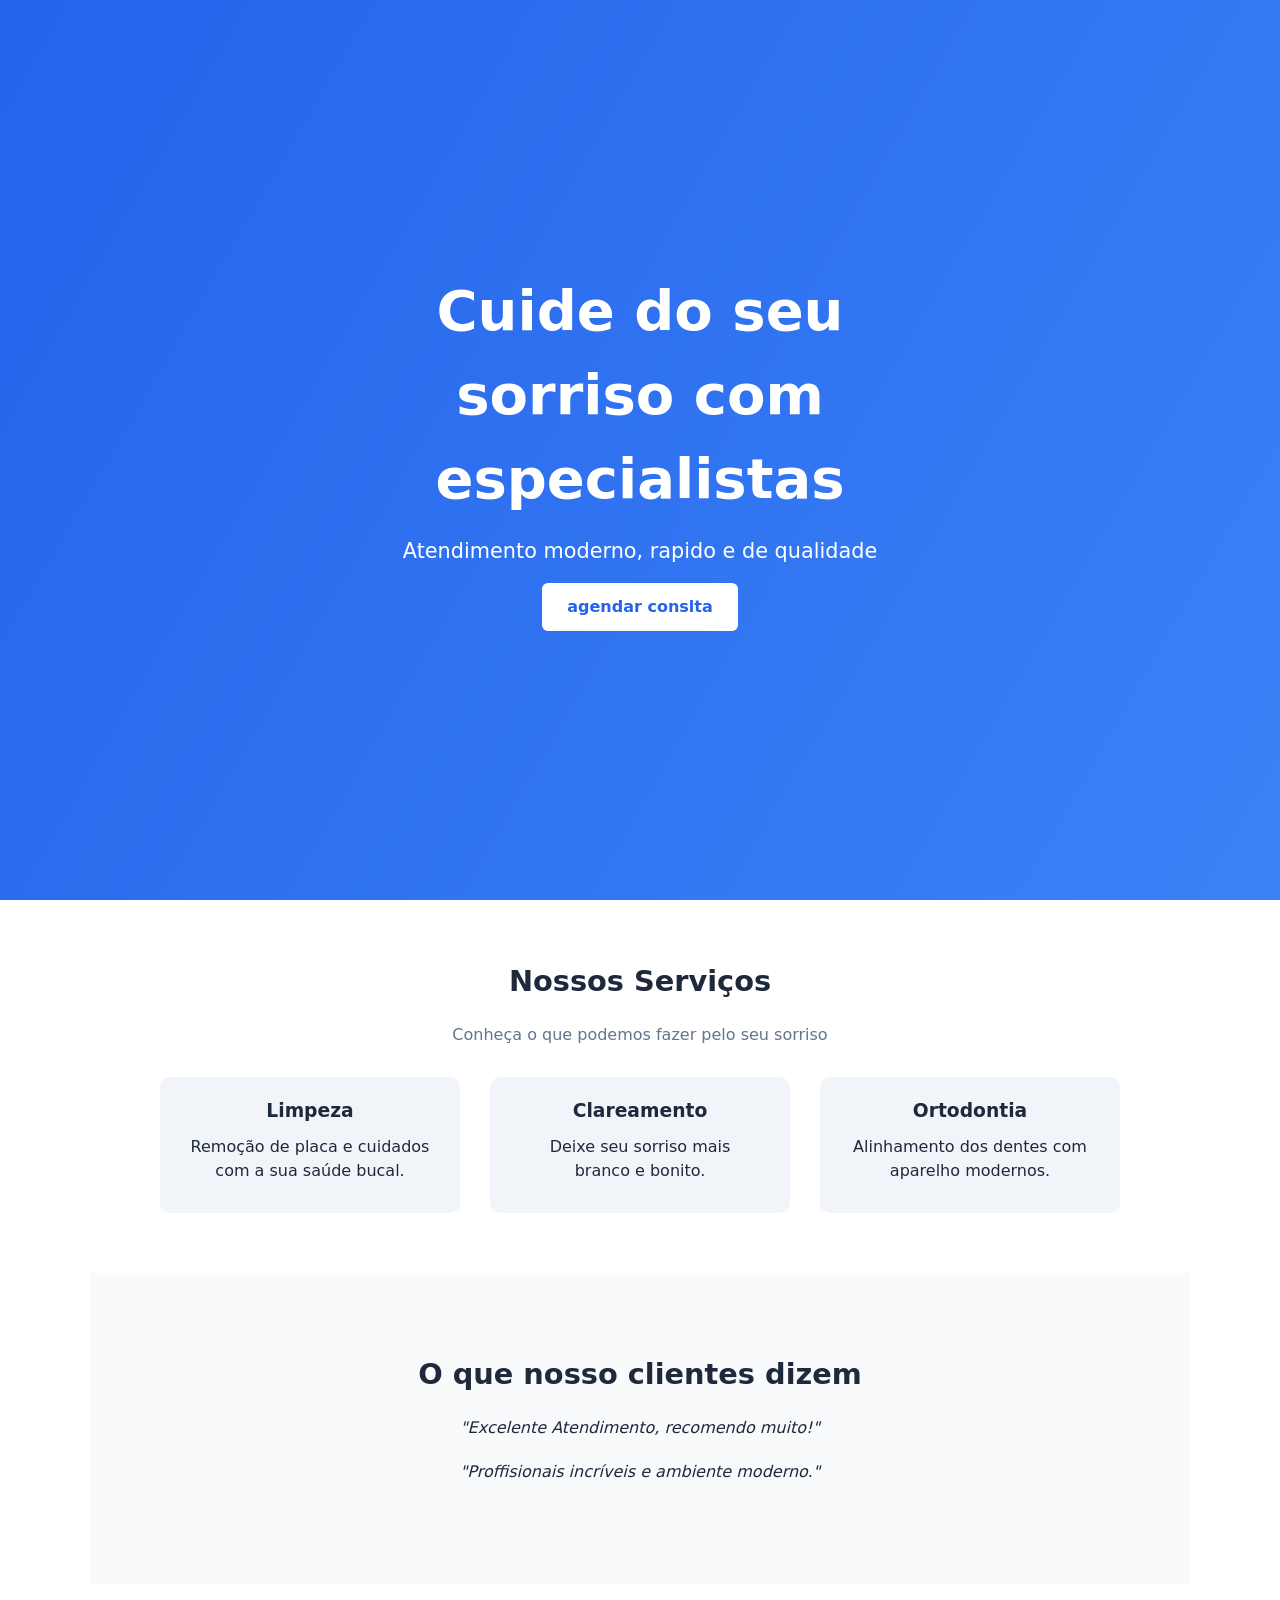
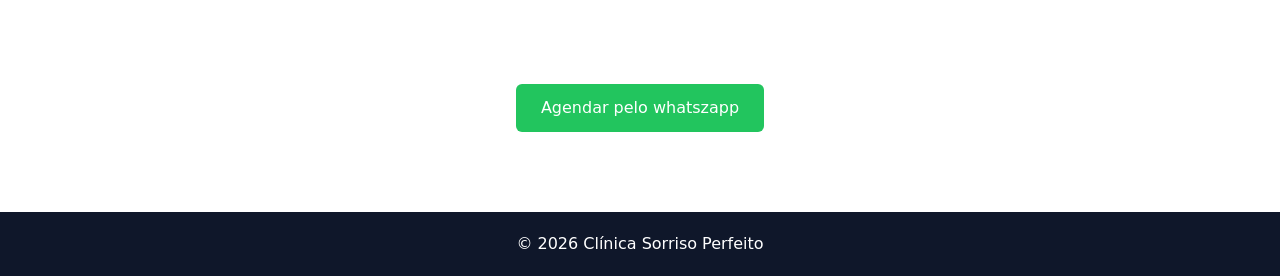
==== projeto002/index.html @ c005760f "projeto novo" ====
<!DOCTYPE html>
<html lang="pt-br">
<head>
    <meta charset="UTF-8">
    <meta name="viewport" content="width=device-width, initial-scale=1.0">
    <link rel="stylesheet" href="estilos/mobile.css">
    <link rel="stylesheet" href="estilos/desktop.css">
    <title></title>
</head>
<body>
    <header></header>
        
        <section class="hero">
            <h1>Cuide do seu sorriso com especialistas</h1>
            <p>Atendimento moderno, rapido e de qualidade </p>
            <a href="#">agendar conslta</a>
        </section>
        <section class="servicos">
            
            <h2>Nossos Serviços</h2>
              <p class="subtitulo">Conheça o que podemos fazer pelo seu sorriso</p>

             <div class="cards">

                 <div class="card">
                    <h3>Limpeza</h3>
                    <p>Remoção de placa e cuidados com a sua saúde bucal.</p>
                </div>

                 <div class="card">
                    <h3>Clareamento</h3> 
                     <p>Deixe seu sorriso mais branco e bonito.</p>
                 </div>

                 <div class="card">
                    <h3>Ortodontia</h3>
                    <p>Alinhamento dos dentes com aparelho modernos.</p>

                 </div>
             </div>                    
        </section>
        <section class="depoimentos">
            
            <h2>O que nosso clientes dizem</h2>
          
            <p class="depoimento">"Excelente Atendimento, recomendo muito!"</p>
            <p class="depoimento">"Proffisionais incríveis e ambiente moderno."</p>
        </section>
        <section class="contato"><a href="#">Agendar pelo whatszapp</a></section>
    

    <footer>© 2026 Clínica Sorriso Perfeito</footer>
</body>
</html>
---- projeto002/estilos/mobile.css ----
@charset "UTF-8";


* {
    padding: 0px;
    margin: 0px;
    box-sizing: border-box;
    font-family: system-ui, -apple-system, BlinkMacSystemFont, 'Segoe UI', Roboto, Oxygen, Ubuntu, Cantarell, 'Open Sans', 'Helvetica Neue', sans-serif;
}

body {
    line-height: 1.5;
    color: #1e293b;
}

.hero {
    min-height: 100vh;
    background: linear-gradient(120deg, #2563eb, #3b82f6);
    color: white;

    display: flex;
    flex-direction: column;
    justify-content: center;
    align-items: center;

    text-align: center;
    padding: 20px;
    gap: 15px;
}

.servicos h2,
.depoimentos h2,
.contato h2 {
     font-size: 1.8rem;
     margin-bottom: 20px;
}

section:not(.hero) {
    max-width: 1000px;
    margin: 0 auto;
}

section {
    padding-left: 20px;
    padding-right: 20px;
}

section h2 {
    font-weight: 600;
}

.subtitulo {
    color: #64748b;
    margin-bottom: 30px;
}

.hero h1 {
    font-size: 1.8rem;
    max-width: 600px;
}

.hero p {
    font-size: 1rem;
    max-width: 500px;
}

.hero a {
    background: white;
    color: #2563eb;
    padding: 12px 25px;
    border-radius: 6px ;
    text-decoration: none;
    font-weight: bold;
    transition: 0.3s;
}

.hero a:hover {
    background: #e2e8f0;
    
}

.servicos {
    padding: 60px 20px;
    text-align: center;
}

.card:hover {
    transform: translateY(-5px);
    box-shadow: 0 10px 25px rgba(0,0,0,0.1);
}

.cards {
    display: flex;
    flex-direction: column;
    gap: 20px ;
    margin-top:30px;
    
}

.card {
    background: #f1f5f9;
    padding: 20px;
    border-radius: 10px;
    transition: 0.3s;
    text-align: center;
}
.card p {
    padding: 10px;
}

.depoimentos {
    padding: 60px 20px;
    background: #f8fafc;
    text-align: center;
}

.depoimento {
    margin: 20px;
    font-style: italic;
}

.contato {
    padding: 60px 20px;
    text-align: center;
}

.contato a {
    display: inline-block;
    margin-top: 20px;
    background: #22c55e;
    color: white;
    padding: 12px 25px;
    border-radius: 6px;
    text-decoration: none;
}

footer {
    background: #0f172a;
    color: white;
    text-align: center;
    padding: 20px;
}
---- projeto002/estilos/desktop.css ----
@charset "UTF-8";

@media (min-width:768px) {
    .hero {
        padding: 40px;
    }
    .hero h1 {
        font-size: 3.5rem;
       
    }

    .hero p {
        font-size: 1.3rem;
    }

    section:not(.hero) {
        max-width: 1100px;
    }

    .cards {
        flex-flow: row wrap;
        justify-content: center;
        gap:30px;
        
    }

    .card {
        flex: 1 1 250px;
      max-width: 300px;
    }

    .depoimentos {
        padding: 80px;
    }

    .contato {
        padding: 80px;
    }
}
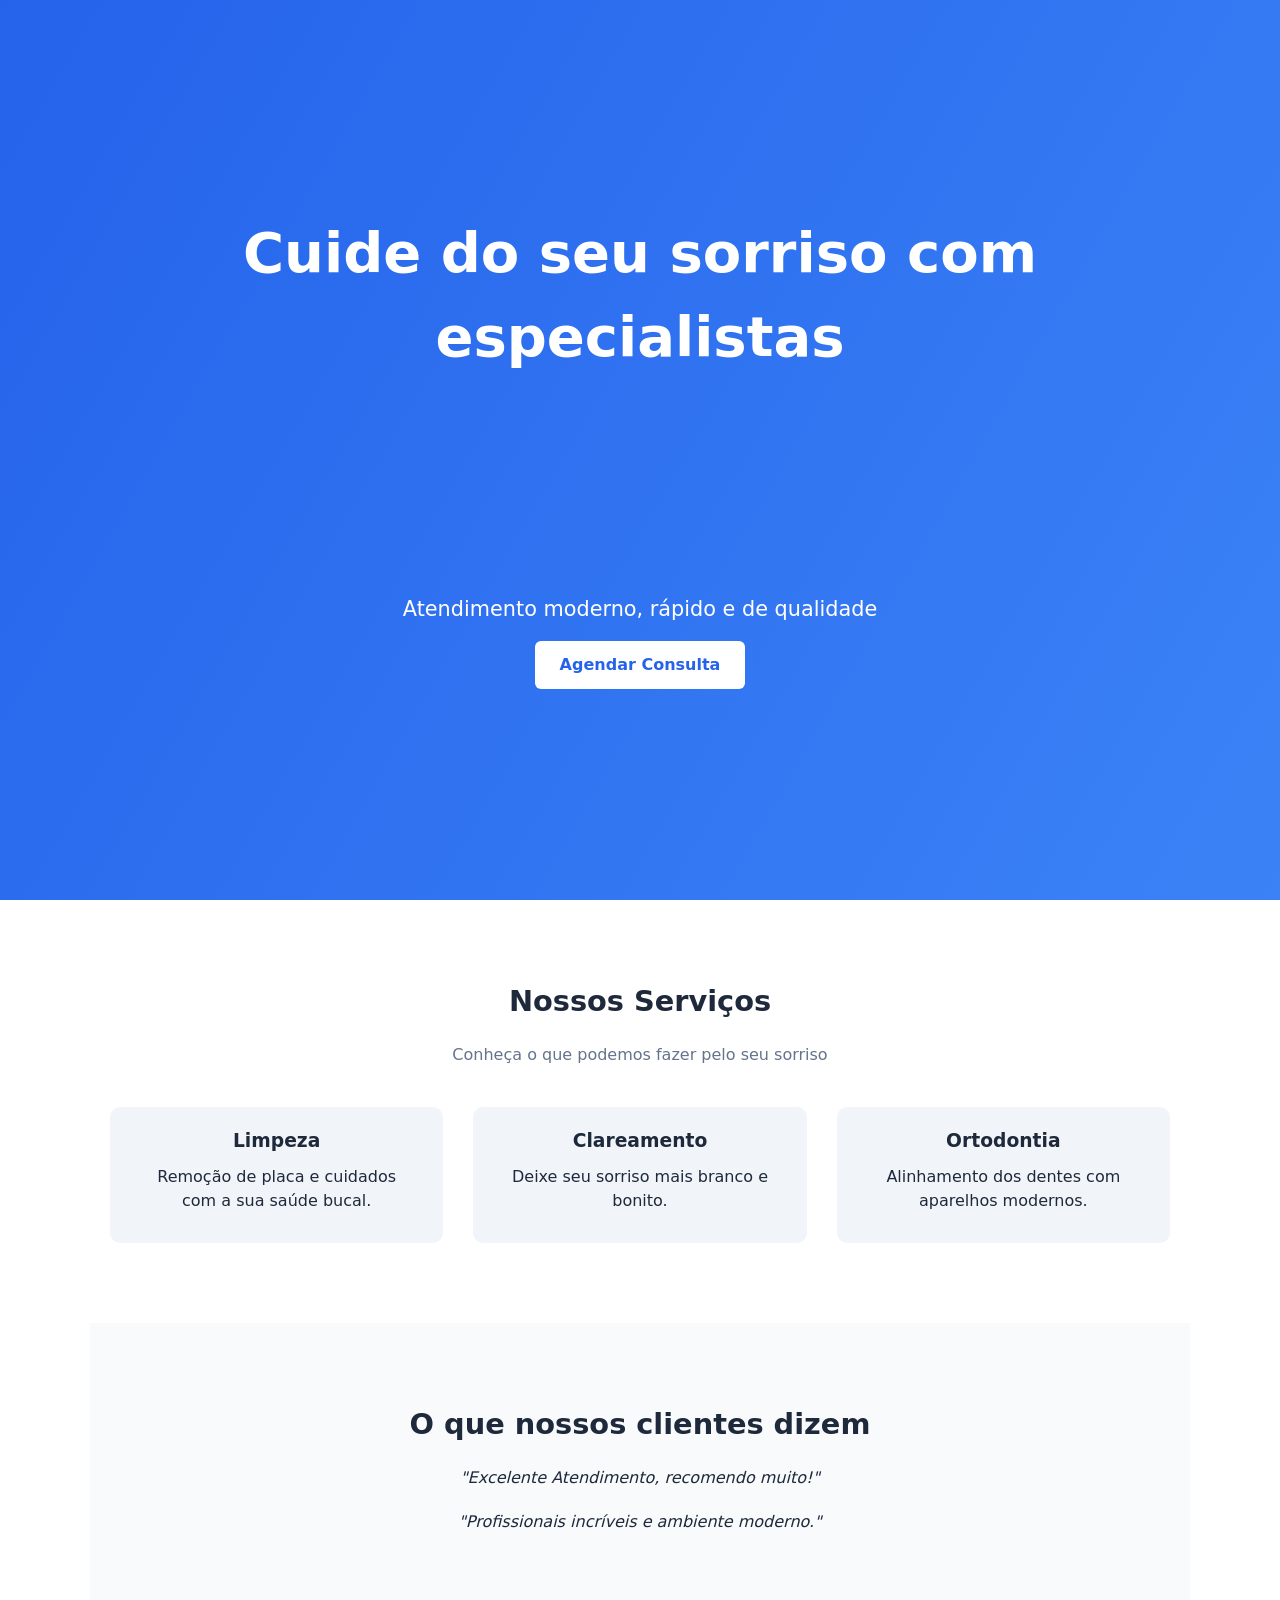
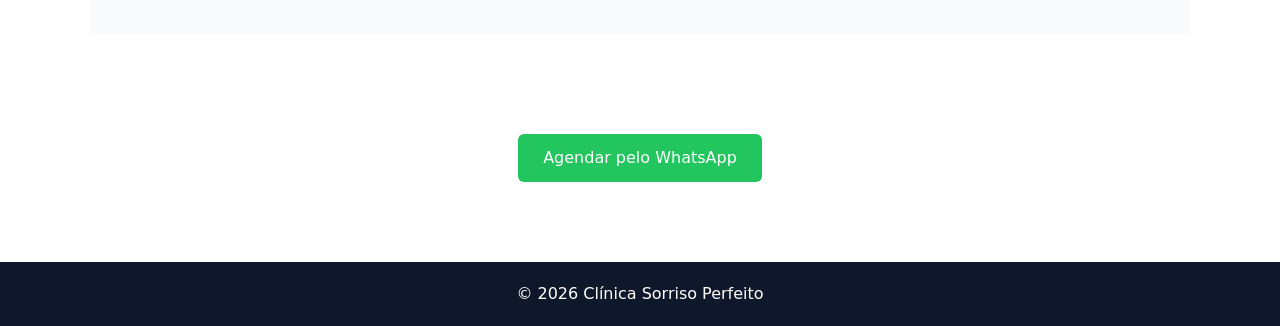
==== commit 25c3fb21: "bug fix" ====
--- a/projeto002/index.html
+++ b/projeto002/index.html
@@ -10,44 +10,40 @@
 <body>
     <header></header>
         
-        <section class="hero">
-            <h1>Cuide do seu sorriso com especialistas</h1>
-            <p>Atendimento moderno, rapido e de qualidade </p>
-            <a href="#">agendar conslta</a>
-        </section>
-        <section class="servicos">
+        <main>
+            <section class="hero">
+                <h1>Cuide do seu sorriso com especialistas</h1>
+                <p>Atendimento moderno, rápido e de qualidade </p>
+                <a href="#">Agendar Consulta</a>
+            </section>
+            <section class="servicos">
             
-            <h2>Nossos Serviços</h2>
-              <p class="subtitulo">Conheça o que podemos fazer pelo seu sorriso</p>
-
-             <div class="cards">
-
-                 <div class="card">
-                    <h3>Limpeza</h3>
-                    <p>Remoção de placa e cuidados com a sua saúde bucal.</p>
-                </div>
-
-                 <div class="card">
-                    <h3>Clareamento</h3> 
-                     <p>Deixe seu sorriso mais branco e bonito.</p>
+                <h2>Nossos Serviços</h2>
+                  <p class="subtitulo">Conheça o que podemos fazer pelo seu sorriso</p>
+                 <div class="cards">
+                     <div class="card">
+                        <h3>Limpeza</h3>
+                        <p>Remoção de placa e cuidados com a sua saúde bucal.</p>
+                    </div>
+                     <div class="card">
+                        <h3>Clareamento</h3>
+                         <p>Deixe seu sorriso mais branco e bonito.</p>
+                     </div>
+                     <div class="card">
+                        <h3>Ortodontia</h3>
+                        <p>Alinhamento dos dentes com aparelhos modernos.</p>
+                     </div>
                  </div>
-
-                 <div class="card">
-                    <h3>Ortodontia</h3>
-                    <p>Alinhamento dos dentes com aparelho modernos.</p>
-
-                 </div>
-             </div>                    
-        </section>
-        <section class="depoimentos">
+            </section>
+            <section class="depoimentos">
             
-            <h2>O que nosso clientes dizem</h2>
-          
-            <p class="depoimento">"Excelente Atendimento, recomendo muito!"</p>
-            <p class="depoimento">"Proffisionais incríveis e ambiente moderno."</p>
-        </section>
-        <section class="contato"><a href="#">Agendar pelo whatszapp</a></section>
-    
+                <h2>O que nossos clientes dizem</h2>
+            
+                <p class="depoimento">"Excelente Atendimento, recomendo muito!"</p>
+                <p class="depoimento">"Profissionais incríveis e ambiente moderno."</p>
+            </section>
+            <section class="contato"><a href="#">Agendar pelo WhatsApp</a></section>
+        </main>
 
     <footer>© 2026 Clínica Sorriso Perfeito</footer>
 </body>
--- a/projeto002/estilos/mobile.css
+++ b/projeto002/estilos/mobile.css
@@ -71,12 +71,12 @@
     border-radius: 6px ;
     text-decoration: none;
     font-weight: bold;
-    transition: 0.3s;
+    transition: transform 0.2s, background  0.3s;
 }
 
-.hero a:hover {
+.hero a:hover{
     background: #e2e8f0;
-    
+    transform: scale(1.05);
 }
 
 .servicos {
--- a/projeto002/estilos/desktop.css
+++ b/projeto002/estilos/desktop.css
@@ -2,10 +2,13 @@
 
 @media (min-width:768px) {
     .hero {
-        padding: 40px;
+        padding: 80px 40px;
     }
     .hero h1 {
         font-size: 3.5rem;
+        max-width: 800px;
+        margin: 0 auto 200px;
+
        
     }
 
@@ -15,18 +18,24 @@
 
     section:not(.hero) {
         max-width: 1100px;
+        margin: 0 auto;
+        padding: 80px 20px;
     }
 
     .cards {
+        display: flex;
         flex-flow: row wrap;
         justify-content: center;
         gap:30px;
+        margin: 40px auto 0;
         
     }
 
     .card {
         flex: 1 1 250px;
-      max-width: 300px;
+      max-width: 350px;
+      display: flex;
+      flex-direction: column;
     }
 
     .depoimentos {
